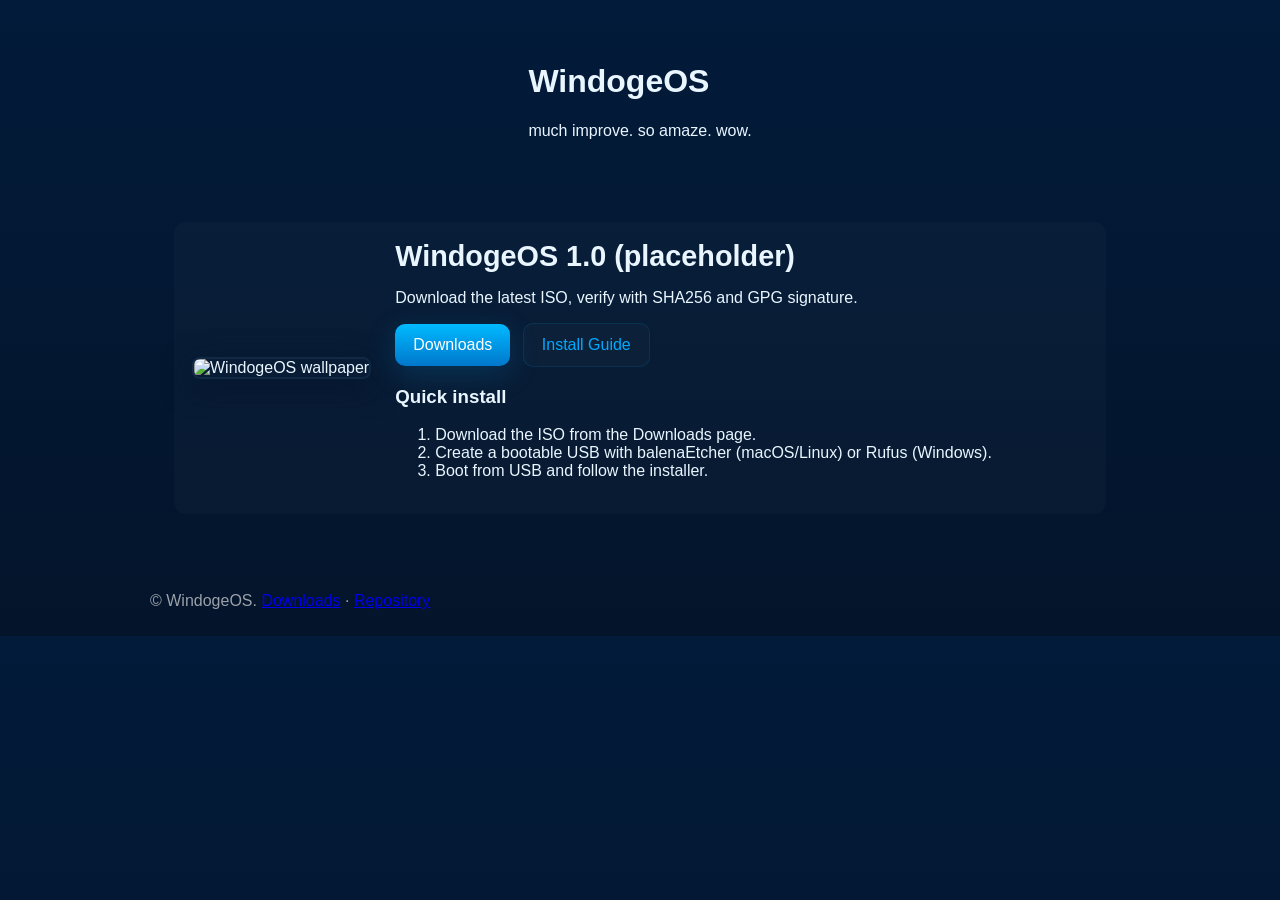
==== index.html @ e1e19f0b "Add WindogeOS starter site and instructions" ====
<!doctype html>
<html lang="en">
<head>
  <meta charset="utf-8" />
  <meta name="viewport" content="width=device-width,initial-scale=1" />
  <title>WindogeOS — Home</title>
  <link rel="stylesheet" href="css/styles.css">
</head>
<body>
  <header class="site-header">
    <div class="container">
      <h1>WindogeOS</h1>
      <p class="tagline">much improve. so amaze. wow.</p>
    </div>
  </header>

  <main class="container hero-with-wallpaper">
    <section class="hero-card">
      <div class="hero-left">
        <img src="assets/wallpaper.jpg" alt="WindogeOS wallpaper" class="wallpaper-img"/>
      </div>

      <div class="hero-right">
        <h2>WindogeOS 1.0 (placeholder)</h2>
        <p>Download the latest ISO, verify with SHA256 and GPG signature.</p>

        <div class="download-block">
          <a class="btn primary" href="download.html">Downloads</a>
          <a class="btn" href="#install">Install Guide</a>
        </div>

        <section id="install" class="install">
          <h3>Quick install</h3>
          <ol>
            <li>Download the ISO from the Downloads page.</li>
            <li>Create a bootable USB with balenaEtcher (macOS/Linux) or Rufus (Windows).</li>
            <li>Boot from USB and follow the installer.</li>
          </ol>
        </section>
      </div>
    </section>
  </main>

  <footer class="site-footer container">
    <p>© WindogeOS. <a href="download.html">Downloads</a> · <a href="README.md">Repository</a></p>
  </footer>
</body>
</html>
---- css/styles.css ----
/* styles.css - minimal responsive styling for WindogeOS starter site */
:root{--bg:#071530;--card:#071b33;--accent:#00aaff;--text:#e9f6ff}
*{box-sizing:border-box}
body{margin:0;font-family:Segoe UI,Roboto,Arial,sans-serif;background:linear-gradient(180deg,#021b3a 0%,#04142b 100%);color:var(--text)}
.container{max-width:980px;margin:0 auto;padding:24px}
.site-header{display:flex;align-items:center;justify-content:space-between;padding:18px 0}
.site-header a{color:var(--text);text-decoration:none;opacity:0.9}
.hero-with-wallpaper .hero-card{display:flex;gap:24px;background:rgba(255,255,255,0.02);padding:18px;border-radius:12px;align-items:center}
.wallpaper-img{max-width:380px;border-radius:8px;border:2px solid rgba(120,200,255,0.08);box-shadow:0 8px 30px rgba(4,18,40,0.6)}
.hero-right h2{margin:0 0 8px 0;font-size:1.8rem}
.download-block{margin-top:16px}
.btn{display:inline-block;padding:12px 18px;border-radius:10px;text-decoration:none;color:var(--accent);border:1px solid rgba(0,170,255,0.12);margin-right:8px;background:rgba(255,255,255,0.02)}
.btn.primary{background:linear-gradient(180deg,#00baff,#0077cc);color:#fff;border:none;box-shadow:0 8px 30px rgba(0,150,220,0.2)}
.install{margin-top:16px}
.site-footer{margin-top:28px;padding:10px 0;color:rgba(255,255,255,0.6)}n
@media(max-width:820px){.hero-with-wallpaper .hero-card{flex-direction:column;text-align:center}.wallpaper-img{max-width:88vw}}
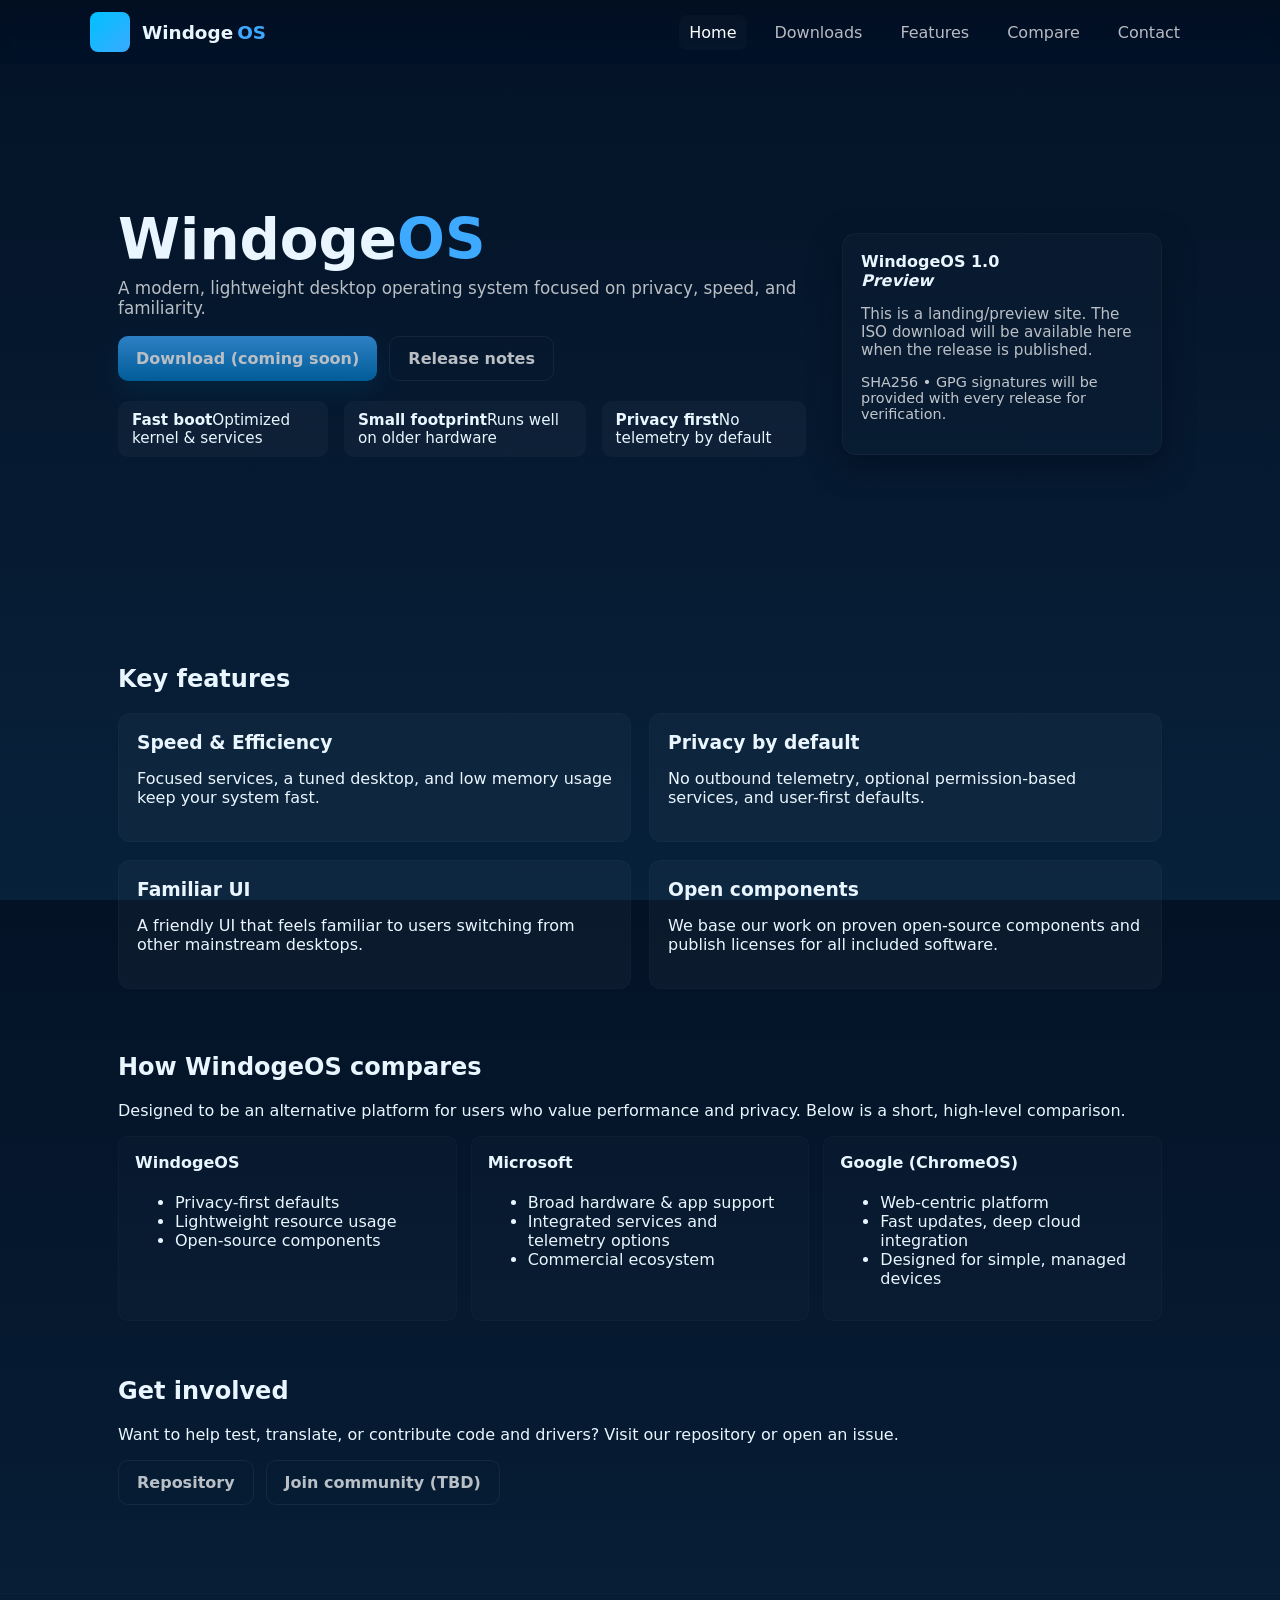
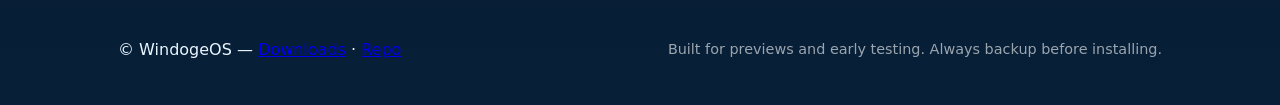
==== commit 2be8996c: "Polish landing page: improved index, downloads, and modernized CSS" ====
--- a/index.html
+++ b/index.html
@@ -3,46 +3,132 @@
 <head>
   <meta charset="utf-8" />
   <meta name="viewport" content="width=device-width,initial-scale=1" />
-  <title>WindogeOS — Home</title>
+  <title>WindogeOS — Modern. Private. Fast.</title>
+  <meta name="description" content="WindogeOS — a lightweight, privacy-focused desktop OS. Download the preview and learn how we compare to other platforms." />
   <link rel="stylesheet" href="css/styles.css">
 </head>
 <body>
-  <header class="site-header">
-    <div class="container">
-      <h1>WindogeOS</h1>
-      <p class="tagline">much improve. so amaze. wow.</p>
+  <header class="nav">
+    <div class="container nav-inner">
+      <div class="brand">
+        <div class="brand-mark" aria-hidden="true"></div>
+        <div class="brand-text">Windoge<span class="os">OS</span></div>
+      </div>
+      <nav class="nav-links" aria-label="Main navigation">
+        <a href="index.html" class="active">Home</a>
+        <a href="download.html">Downloads</a>
+        <a href="#features">Features</a>
+        <a href="#compare">Compare</a>
+        <a href="#contact">Contact</a>
+      </nav>
     </div>
   </header>
 
-  <main class="container hero-with-wallpaper">
-    <section class="hero-card">
-      <div class="hero-left">
-        <img src="assets/wallpaper.jpg" alt="WindogeOS wallpaper" class="wallpaper-img"/>
-      </div>
+  <main>
+    <section class="hero">
+      <div class="hero-bg" role="img" aria-label="WindogeOS wallpaper" style="background-image: url('assets/wallpaper.jpg')"></div>
+      <div class="container hero-inner">
+        <div class="hero-content">
+          <h1>Windoge<span class="os">OS</span></h1>
+          <p class="lead">A modern, lightweight desktop operating system focused on privacy, speed, and familiarity.</p>
 
-      <div class="hero-right">
-        <h2>WindogeOS 1.0 (placeholder)</h2>
-        <p>Download the latest ISO, verify with SHA256 and GPG signature.</p>
+          <div class="cta">
+            <a class="btn primary" href="#" aria-disabled="true">Download (coming soon)</a>
+            <a class="btn ghost" href="download.html">Release notes</a>
+          </div>
 
-        <div class="download-block">
-          <a class="btn primary" href="download.html">Downloads</a>
-          <a class="btn" href="#install">Install Guide</a>
+          <ul class="quick-stats">
+            <li><strong>Fast boot</strong><span>Optimized kernel &amp; services</span></li>
+            <li><strong>Small footprint</strong><span>Runs well on older hardware</span></li>
+            <li><strong>Privacy first</strong><span>No telemetry by default</span></li>
+          </ul>
         </div>
 
-        <section id="install" class="install">
-          <h3>Quick install</h3>
-          <ol>
-            <li>Download the ISO from the Downloads page.</li>
-            <li>Create a bootable USB with balenaEtcher (macOS/Linux) or Rufus (Windows).</li>
-            <li>Boot from USB and follow the installer.</li>
-          </ol>
-        </section>
+        <aside class="hero-card" aria-hidden="true">
+          <div class="card-title">WindogeOS 1.0<br><em>Preview</em></div>
+          <div class="card-body">
+            <p class="muted">This is a landing/preview site. The ISO download will be available here when the release is published.</p>
+            <p class="small">SHA256 • GPG signatures will be provided with every release for verification.</p>
+          </div>
+        </aside>
+      </div>
+    </section>
+
+    <section id="features" class="container features">
+      <h2>Key features</h2>
+      <div class="feature-grid">
+        <article>
+          <h3>Speed & Efficiency</h3>
+          <p>Focused services, a tuned desktop, and low memory usage keep your system fast.</p>
+        </article>
+        <article>
+          <h3>Privacy by default</h3>
+          <p>No outbound telemetry, optional permission-based services, and user-first defaults.</p>
+        </article>
+        <article>
+          <h3>Familiar UI</h3>
+          <p>A friendly UI that feels familiar to users switching from other mainstream desktops.</p>
+        </article>
+        <article>
+          <h3>Open components</h3>
+          <p>We base our work on proven open-source components and publish licenses for all included software.</p>
+        </article>
+      </div>
+    </section>
+
+    <section id="compare" class="container compare">
+      <h2>How WindogeOS compares</h2>
+      <p class="muted">Designed to be an alternative platform for users who value performance and privacy. Below is a short, high-level comparison.</p>
+
+      <div class="compare-grid">
+        <div class="compare-card">
+          <h4>WindogeOS</h4>
+          <ul>
+            <li>Privacy-first defaults</li>
+            <li>Lightweight resource usage</li>
+            <li>Open-source components</li>
+          </ul>
+        </div>
+
+        <div class="compare-card">
+          <h4>Microsoft</h4>
+          <ul>
+            <li>Broad hardware & app support</li>
+            <li>Integrated services and telemetry options</li>
+            <li>Commercial ecosystem</li>
+          </ul>
+        </div>
+
+        <div class="compare-card">
+          <h4>Google (ChromeOS)</h4>
+          <ul>
+            <li>Web-centric platform</li>
+            <li>Fast updates, deep cloud integration</li>
+            <li>Designed for simple, managed devices</li>
+          </ul>
+        </div>
+      </div>
+    </section>
+
+    <section id="contact" class="container contact">
+      <h2>Get involved</h2>
+      <p>Want to help test, translate, or contribute code and drivers? Visit our repository or open an issue.</p>
+      <div class="contact-links">
+        <a class="btn outline" href="https://github.com/OfficialRealGahdly/windogeos-site">Repository</a>
+        <a class="btn outline" href="#">Join community (TBD)</a>
       </div>
     </section>
   </main>
 
-  <footer class="site-footer container">
-    <p>© WindogeOS. <a href="download.html">Downloads</a> · <a href="README.md">Repository</a></p>
+  <footer class="site-footer">
+    <div class="container">
+      <div class="footer-inner">
+        <div>© WindogeOS — <a href="download.html">Downloads</a> · <a href="README.md">Repo</a></div>
+        <div class="small muted">Built for previews and early testing. Always backup before installing.</div>
+      </div>
+    </div>
   </footer>
+
+  <script src="scripts/verify.js"></script>
 </body>
 </html>
--- a/css/styles.css
+++ b/css/styles.css
@@ -1,16 +1,76 @@
-/* styles.css - minimal responsive styling for WindogeOS starter site */
-:root{--bg:#071530;--card:#071b33;--accent:#00aaff;--text:#e9f6ff}
+/* styles.css — modernized and professional styling for WindogeOS site */
+:root{
+  --bg-900:#041226;
+  --bg-800:#07213a;
+  --card:#07233f;
+  --accent:#00c2ff;
+  --accent-2:#3da9ff;
+  --muted:rgba(255,255,255,0.72);
+  --glass:rgba(255,255,255,0.03);
+  --radius:12px;
+}
 *{box-sizing:border-box}
-body{margin:0;font-family:Segoe UI,Roboto,Arial,sans-serif;background:linear-gradient(180deg,#021b3a 0%,#04142b 100%);color:var(--text)}
-.container{max-width:980px;margin:0 auto;padding:24px}
-.site-header{display:flex;align-items:center;justify-content:space-between;padding:18px 0}
-.site-header a{color:var(--text);text-decoration:none;opacity:0.9}
-.hero-with-wallpaper .hero-card{display:flex;gap:24px;background:rgba(255,255,255,0.02);padding:18px;border-radius:12px;align-items:center}
-.wallpaper-img{max-width:380px;border-radius:8px;border:2px solid rgba(120,200,255,0.08);box-shadow:0 8px 30px rgba(4,18,40,0.6)}
-.hero-right h2{margin:0 0 8px 0;font-size:1.8rem}
-.download-block{margin-top:16px}
-.btn{display:inline-block;padding:12px 18px;border-radius:10px;text-decoration:none;color:var(--accent);border:1px solid rgba(0,170,255,0.12);margin-right:8px;background:rgba(255,255,255,0.02)}
-.btn.primary{background:linear-gradient(180deg,#00baff,#0077cc);color:#fff;border:none;box-shadow:0 8px 30px rgba(0,150,220,0.2)}
-.install{margin-top:16px}
-.site-footer{margin-top:28px;padding:10px 0;color:rgba(255,255,255,0.6)}n
-@media(max-width:820px){.hero-with-wallpaper .hero-card{flex-direction:column;text-align:center}.wallpaper-img{max-width:88vw}}
+html,body{height:100%;margin:0;font-family:Inter,Segoe UI,system-ui,Roboto,Arial,sans-serif;background:linear-gradient(180deg,var(--bg-900),var(--bg-800));color:#eaf6ff}
+.container{max-width:1100px;margin:0 auto;padding:28px}
+.nav{backdrop-filter:saturate(120%) blur(6px);position:sticky;top:0;z-index:30;background:linear-gradient(180deg,rgba(2,10,24,0.45),rgba(2,10,24,0.15));border-bottom:1px solid rgba(255,255,255,0.02)}
+.nav-inner{display:flex;align-items:center;justify-content:space-between;padding:12px 0}
+.brand{display:flex;align-items:center;gap:12px}
+.brand-mark{width:40px;height:40px;border-radius:8px;background:linear-gradient(135deg,var(--accent),var(--accent-2));box-shadow:0 6px 30px rgba(0,190,255,0.12) inset}
+.brand-text{font-weight:700;font-size:1.15rem}
+.brand-text .os{color:var(--accent-2);margin-left:4px}
+.nav-links{display:flex;gap:18px}
+.nav-links a{color:var(--muted);text-decoration:none;padding:8px 10px;border-radius:8px}
+.nav-links a.active, .nav-links a:hover{background:rgba(255,255,255,0.02);color:white}
+
+/* HERO */
+.hero{position:relative;min-height:62vh;display:flex;align-items:center}
+.hero-bg{position:absolute;inset:0;background-size:cover;background-position:center;filter:contrast(1.02) brightness(0.7);transform:scale(1.02);z-index:0}
+.hero-inner{position:relative;z-index:2;display:flex;gap:36px;align-items:center}
+.hero-content{flex:1;max-width:720px}
+.hero h1{margin:0;font-size:clamp(2rem,4.4vw,4.4rem);line-height:0.9}
+.hero h1 .os{color:var(--accent-2)}
+.lead{color:var(--muted);margin-top:12px;font-size:1.05rem}
+.cta{margin-top:18px;display:flex;gap:12px;flex-wrap:wrap}
+.btn{display:inline-flex;align-items:center;gap:8px;padding:12px 18px;border-radius:10px;text-decoration:none;font-weight:700}
+.btn.primary{background:linear-gradient(180deg,var(--accent-2),#0077c2);color:#fff;box-shadow:0 10px 30px rgba(1,138,211,0.15)}
+.btn.primary[aria-disabled="true"]{opacity:0.72;pointer-events:none}
+.btn.ghost{border:1px solid rgba(255,255,255,0.06);background:transparent;color:var(--muted)}
+.quick-stats{display:flex;gap:16px;margin-top:20px;list-style:none;padding:0}
+.quick-stats li{background:var(--glass);padding:10px 14px;border-radius:10px;font-size:0.95rem}
+
+.hero-card{width:320px;background:linear-gradient(180deg,rgba(255,255,255,0.02),rgba(255,255,255,0.01));border-radius:14px;padding:18px;border:1px solid rgba(255,255,255,0.03);box-shadow:0 10px 30px rgba(2,12,30,0.6)}
+.card-title{font-weight:700}
+.card-body .muted{color:var(--muted);font-size:0.95rem}
+.small{font-size:0.9rem;color:rgba(255,255,255,0.75)}
+
+/* FEATURES */
+.features{padding-top:36px;padding-bottom:36px}
+.features h2{margin-top:6px}
+.feature-grid{display:grid;grid-template-columns:repeat(2,1fr);gap:18px;margin-top:18px}
+.feature-grid article{background:var(--glass);padding:18px;border-radius:12px;border:1px solid rgba(255,255,255,0.02)}
+.feature-grid h3{margin:0 0 8px 0}
+
+/* COMPARE */
+.compare{padding-top:8px;padding-bottom:32px}
+.compare-grid{display:grid;grid-template-columns:repeat(3,1fr);gap:14px;margin-top:16px}
+.compare-card{background:rgba(255,255,255,0.015);padding:16px;border-radius:10px;border:1px solid rgba(255,255,255,0.02)}
+.compare-card h4{margin-top:0}
+
+/* CONTACT */
+.contact{padding-top:4px;padding-bottom:48px}
+.contact-links{display:flex;gap:12px}
+.btn.outline{border:1px solid rgba(255,255,255,0.06);background:transparent;color:var(--muted)}
+
+/* FOOTER */
+.site-footer{border-top:1px solid rgba(255,255,255,0.02);padding:18px 0;margin-top:40px}
+.footer-inner{display:flex;justify-content:space-between;align-items:center}
+.small.muted{color:rgba(255,255,255,0.6)}
+
+/* RESPONSIVE */
+@media (max-width:920px){
+  .hero-inner{flex-direction:column-reverse}
+  .hero-card{width:100%}
+  .feature-grid{grid-template-columns:1fr}
+  .compare-grid{grid-template-columns:1fr}
+  .nav-links{display:none}
+}
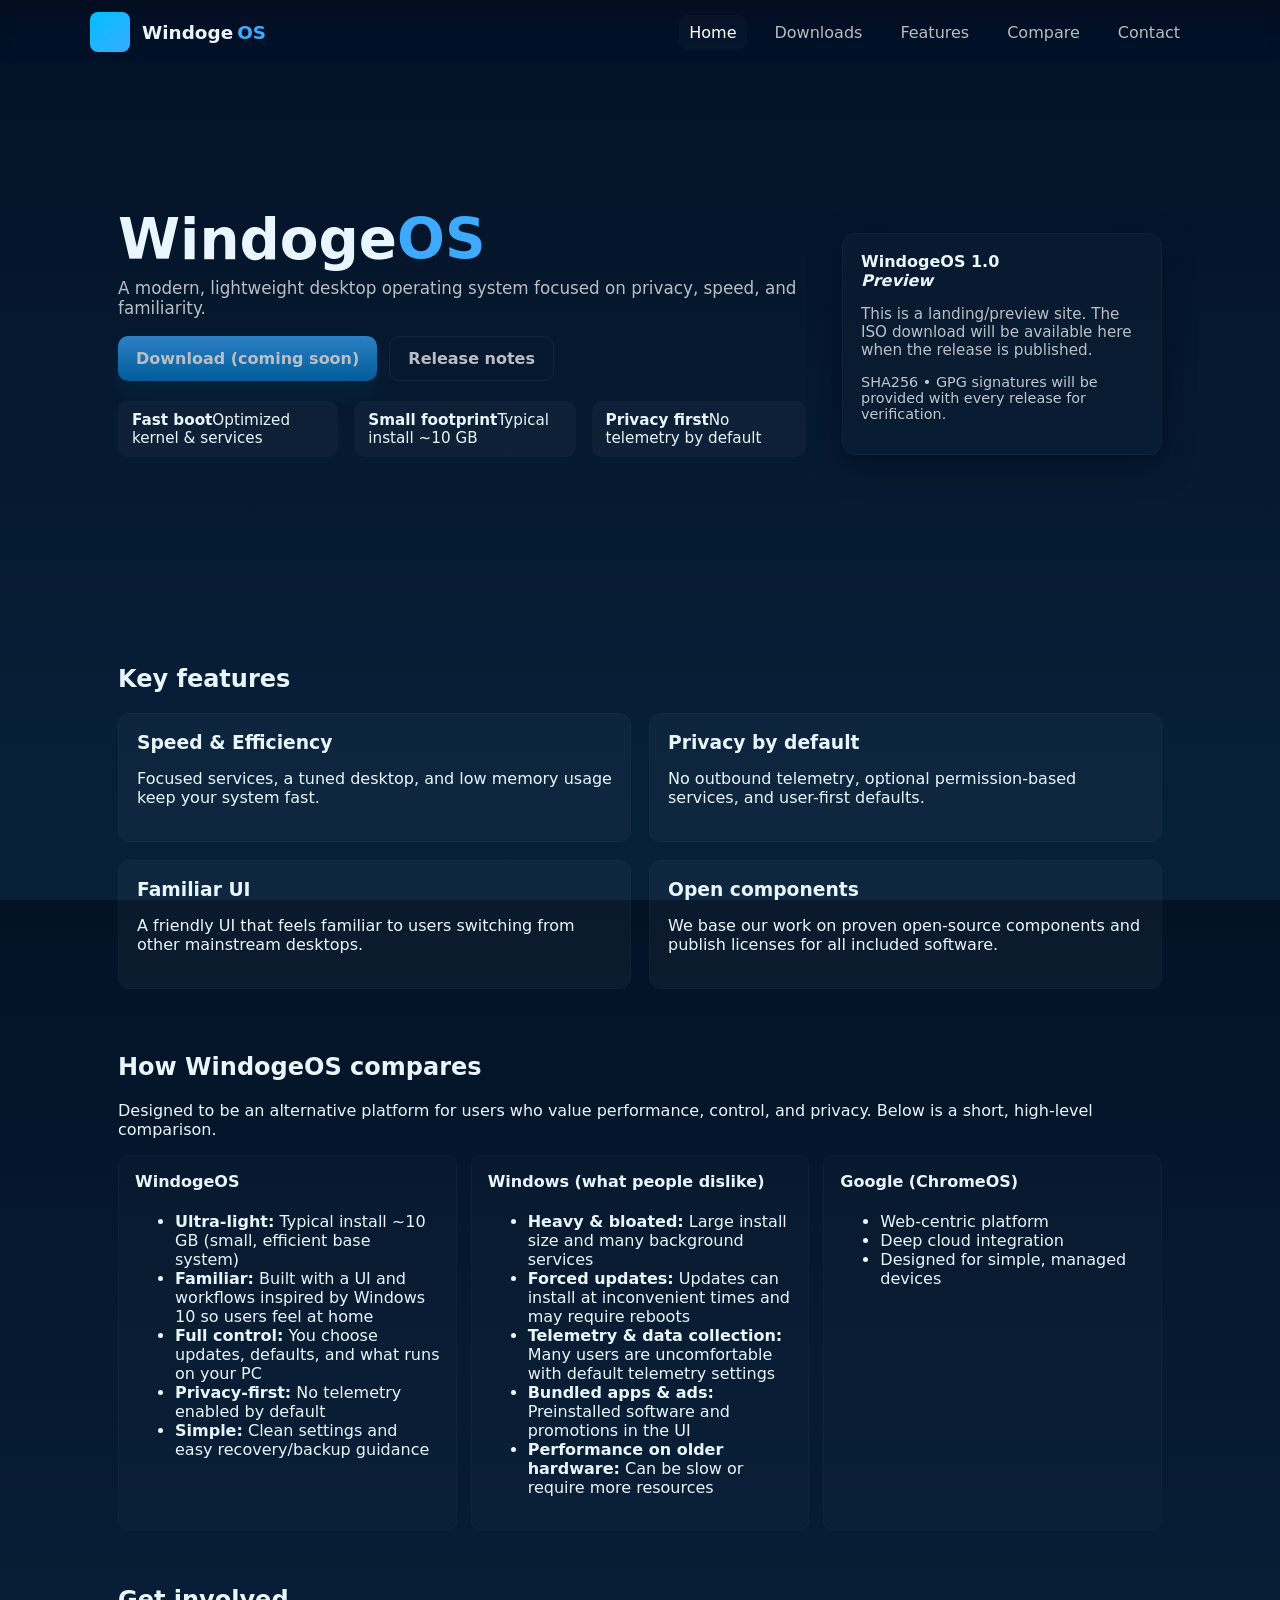
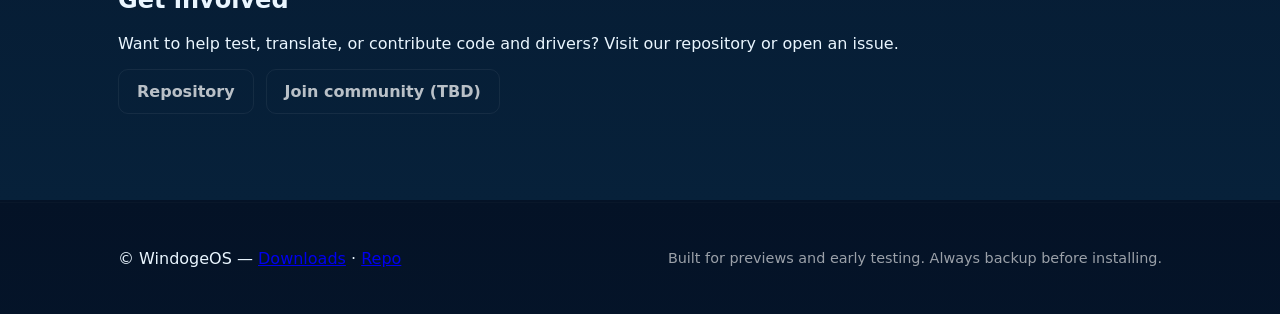
==== commit 6fb36a1e: "Update compare section, feature copy, and add placeholder for Doge icon" ====
--- a/index.html
+++ b/index.html
@@ -11,7 +11,7 @@
   <header class="nav">
     <div class="container nav-inner">
       <div class="brand">
-        <div class="brand-mark" aria-hidden="true"></div>
+        <div class="brand-mark" aria-hidden="true" title="WindogeOS logo"></div>
         <div class="brand-text">Windoge<span class="os">OS</span></div>
       </div>
       <nav class="nav-links" aria-label="Main navigation">
@@ -39,7 +39,7 @@
 
           <ul class="quick-stats">
             <li><strong>Fast boot</strong><span>Optimized kernel &amp; services</span></li>
-            <li><strong>Small footprint</strong><span>Runs well on older hardware</span></li>
+            <li><strong>Small footprint</strong><span>Typical install ~10 GB</span></li>
             <li><strong>Privacy first</strong><span>No telemetry by default</span></li>
           </ul>
         </div>
@@ -78,24 +78,28 @@
 
     <section id="compare" class="container compare">
       <h2>How WindogeOS compares</h2>
-      <p class="muted">Designed to be an alternative platform for users who value performance and privacy. Below is a short, high-level comparison.</p>
+      <p class="muted">Designed to be an alternative platform for users who value performance, control, and privacy. Below is a short, high-level comparison.</p>
 
       <div class="compare-grid">
         <div class="compare-card">
           <h4>WindogeOS</h4>
           <ul>
-            <li>Privacy-first defaults</li>
-            <li>Lightweight resource usage</li>
-            <li>Open-source components</li>
+            <li><strong>Ultra-light:</strong> Typical install ~10 GB (small, efficient base system)</li>
+            <li><strong>Familiar:</strong> Built with a UI and workflows inspired by Windows 10 so users feel at home</li>
+            <li><strong>Full control:</strong> You choose updates, defaults, and what runs on your PC</li>
+            <li><strong>Privacy-first:</strong> No telemetry enabled by default</li>
+            <li><strong>Simple:</strong> Clean settings and easy recovery/backup guidance</li>
           </ul>
         </div>
 
         <div class="compare-card">
-          <h4>Microsoft</h4>
+          <h4>Windows (what people dislike)</h4>
           <ul>
-            <li>Broad hardware & app support</li>
-            <li>Integrated services and telemetry options</li>
-            <li>Commercial ecosystem</li>
+            <li><strong>Heavy & bloated:</strong> Large install size and many background services</li>
+            <li><strong>Forced updates:</strong> Updates can install at inconvenient times and may require reboots</li>
+            <li><strong>Telemetry & data collection:</strong> Many users are uncomfortable with default telemetry settings</li>
+            <li><strong>Bundled apps & ads:</strong> Preinstalled software and promotions in the UI</li>
+            <li><strong>Performance on older hardware:</strong> Can be slow or require more resources</li>
           </ul>
         </div>
 
@@ -103,7 +107,7 @@
           <h4>Google (ChromeOS)</h4>
           <ul>
             <li>Web-centric platform</li>
-            <li>Fast updates, deep cloud integration</li>
+            <li>Deep cloud integration</li>
             <li>Designed for simple, managed devices</li>
           </ul>
         </div>
--- a/css/styles.css
+++ b/css/styles.css
@@ -15,7 +15,8 @@
 .nav{backdrop-filter:saturate(120%) blur(6px);position:sticky;top:0;z-index:30;background:linear-gradient(180deg,rgba(2,10,24,0.45),rgba(2,10,24,0.15));border-bottom:1px solid rgba(255,255,255,0.02)}
 .nav-inner{display:flex;align-items:center;justify-content:space-between;padding:12px 0}
 .brand{display:flex;align-items:center;gap:12px}
-.brand-mark{width:40px;height:40px;border-radius:8px;background:linear-gradient(135deg,var(--accent),var(--accent-2));box-shadow:0 6px 30px rgba(0,190,255,0.12) inset}
+.brand-mark{width:40px;height:40px;border-radius:8px;background:linear-gradient(135deg,var(--accent),var(--accent-2));box-shadow:0 6px 30px rgba(0,190,255,0.12) inset;background-size:cover;background-position:center}
+.brand-mark.has-image{background-color:transparent}
 .brand-text{font-weight:700;font-size:1.15rem}
 .brand-text .os{color:var(--accent-2);margin-left:4px}
 .nav-links{display:flex;gap:18px}
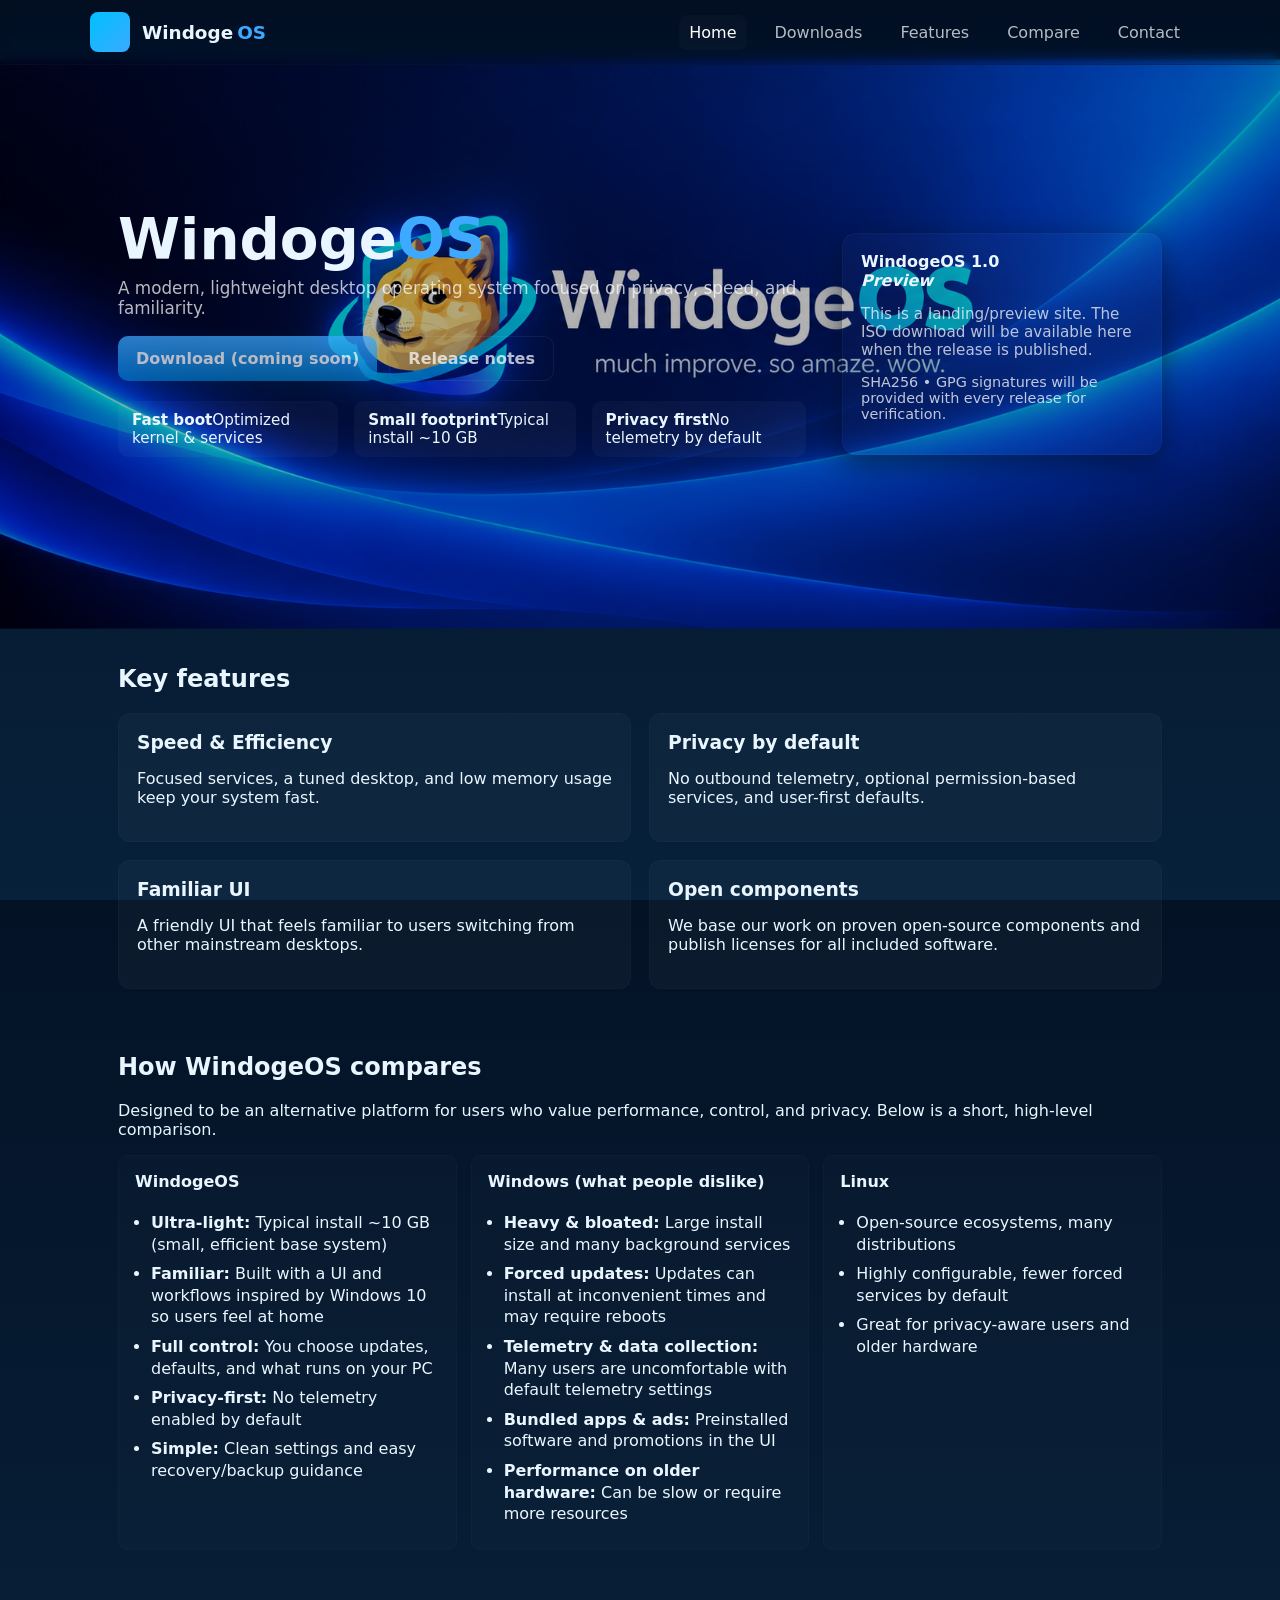
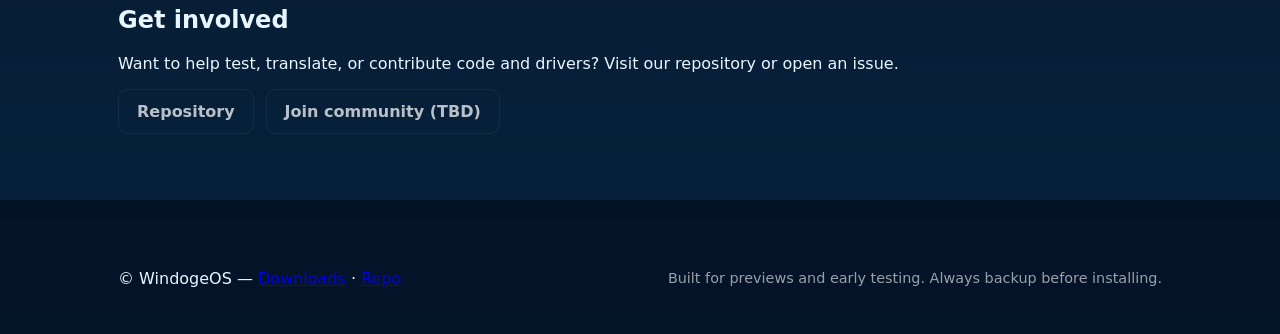
==== commit 93fe9dfd: "Fix wallpaper path, swap Chrome -> Linux, and use doge icon when uploaded" ====
--- a/index.html
+++ b/index.html
@@ -11,6 +11,7 @@
   <header class="nav">
     <div class="container nav-inner">
       <div class="brand">
+        <!-- brand-mark uses the doge icon if it's uploaded as assets/doge-icon.png; otherwise it falls back to a gradient -->
         <div class="brand-mark" aria-hidden="true" title="WindogeOS logo"></div>
         <div class="brand-text">Windoge<span class="os">OS</span></div>
       </div>
@@ -26,7 +27,9 @@
 
   <main>
     <section class="hero">
-      <div class="hero-bg" role="img" aria-label="WindogeOS wallpaper" style="background-image: url('assets/wallpaper.jpg')"></div>
+      <!-- The wallpaper file in the repo currently has spaces in its name. Use the encoded name so the background loads on Netlify. 
+           Consider renaming the file to a hyphenated name (e.g. assets/windogeos-blue-wave-wallpaper.png) to avoid future issues. -->
+      <div class="hero-bg" role="img" aria-label="WindogeOS wallpaper" style="background-image: url('assets/WindogeOS%20Blue%20Wave%20Wallpaper.png')"></div>
       <div class="container hero-inner">
         <div class="hero-content">
           <h1>Windoge<span class="os">OS</span></h1>
@@ -104,11 +107,11 @@
         </div>
 
         <div class="compare-card">
-          <h4>Google (ChromeOS)</h4>
+          <h4>Linux</h4>
           <ul>
-            <li>Web-centric platform</li>
-            <li>Deep cloud integration</li>
-            <li>Designed for simple, managed devices</li>
+            <li>Open-source ecosystems, many distributions</li>
+            <li>Highly configurable, fewer forced services by default</li>
+            <li>Great for privacy-aware users and older hardware</li>
           </ul>
         </div>
       </div>
--- a/css/styles.css
+++ b/css/styles.css
@@ -15,8 +15,8 @@
 .nav{backdrop-filter:saturate(120%) blur(6px);position:sticky;top:0;z-index:30;background:linear-gradient(180deg,rgba(2,10,24,0.45),rgba(2,10,24,0.15));border-bottom:1px solid rgba(255,255,255,0.02)}
 .nav-inner{display:flex;align-items:center;justify-content:space-between;padding:12px 0}
 .brand{display:flex;align-items:center;gap:12px}
-.brand-mark{width:40px;height:40px;border-radius:8px;background:linear-gradient(135deg,var(--accent),var(--accent-2));box-shadow:0 6px 30px rgba(0,190,255,0.12) inset;background-size:cover;background-position:center}
-.brand-mark.has-image{background-color:transparent}
+/* Use the doge icon if available (assets/doge-icon.png). The gradient is a fallback. */
+.brand-mark{width:40px;height:40px;border-radius:8px;background-image: url('assets/doge-icon.png'), linear-gradient(135deg,var(--accent),var(--accent-2));background-size:cover;background-position:center;box-shadow:0 6px 30px rgba(0,190,255,0.12) inset}
 .brand-text{font-weight:700;font-size:1.15rem}
 .brand-text .os{color:var(--accent-2);margin-left:4px}
 .nav-links{display:flex;gap:18px}
@@ -56,6 +56,9 @@
 .compare-grid{display:grid;grid-template-columns:repeat(3,1fr);gap:14px;margin-top:16px}
 .compare-card{background:rgba(255,255,255,0.015);padding:16px;border-radius:10px;border:1px solid rgba(255,255,255,0.02)}
 .compare-card h4{margin-top:0}
+.compare-card ul{margin:12px 0 0 16px;padding:0}
+.compare-card li{margin:8px 0;line-height:1.35}
+.compare-card .badge{display:inline-block;background:linear-gradient(90deg,var(--accent-2),#00b3ff);color:white;padding:2px 8px;border-radius:999px;font-weight:700;font-size:0.9rem;margin-left:6px}
 
 /* CONTACT */
 .contact{padding-top:4px;padding-bottom:48px}
